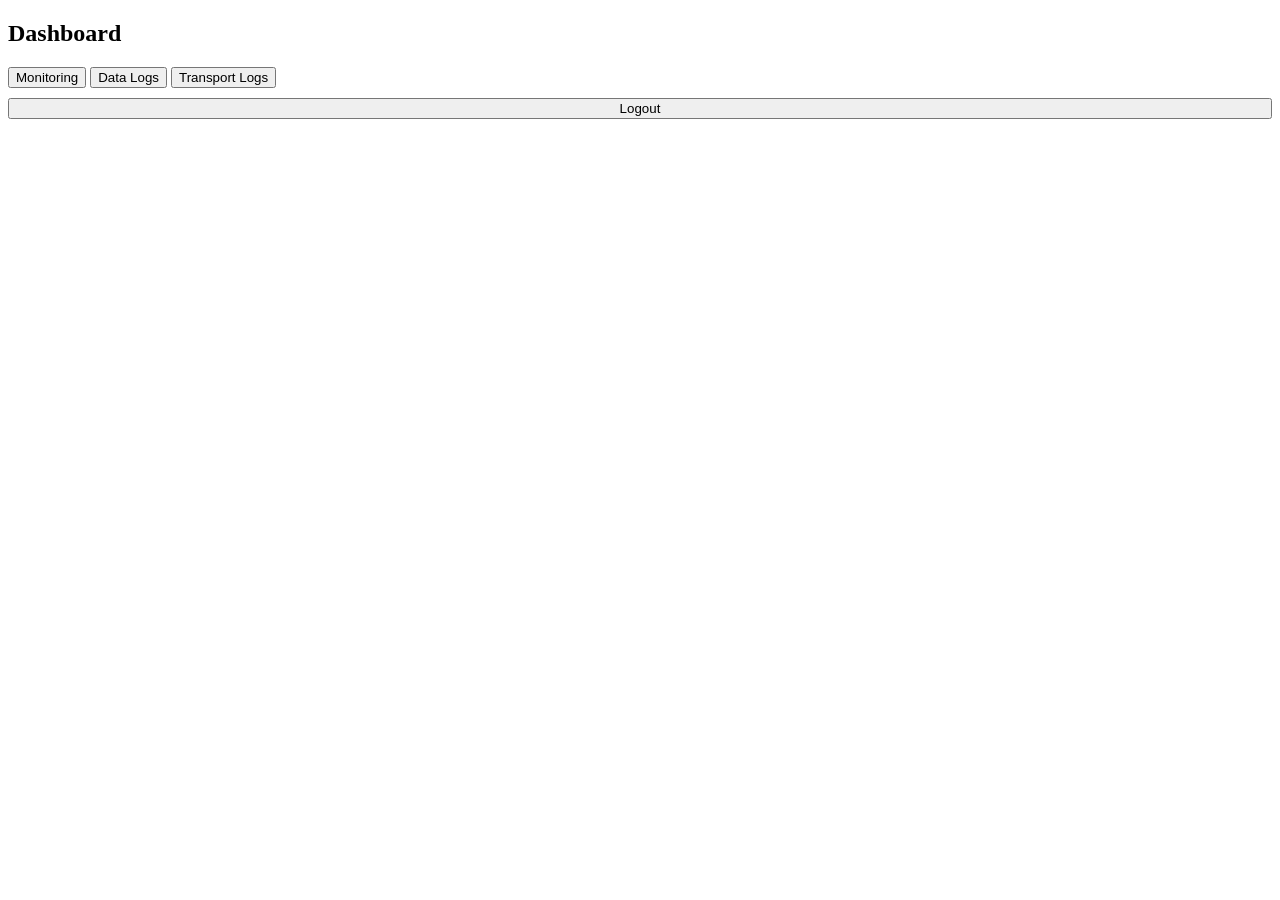
==== dashboard.html @ 5b57ec09 "added sidebar" ====
<!DOCTYPE html>
<html lang="en">
<head>
    <meta charset="UTF-8">
    <meta name="viewport" content="width=device-width, initial-scale=1.0">
    <title>Monitoring Dashboard</title>
</head>
<body>
    <div class="sidebar">
        <h2>Dashboard</h2>
        <button class="active" onclick="showSection('monitoring')">Monitoring</button>
        <button onclick="showSection('datalogs')">Data Logs</button>
        <button onclick="showSection('transport')">Transport Logs</button>
        
        <div class="user-info">
            <button onclick="logout()" style="margin-top: 10px; width: 100%;">Logout</button>
        </div>
    </div>
</body>
</html>
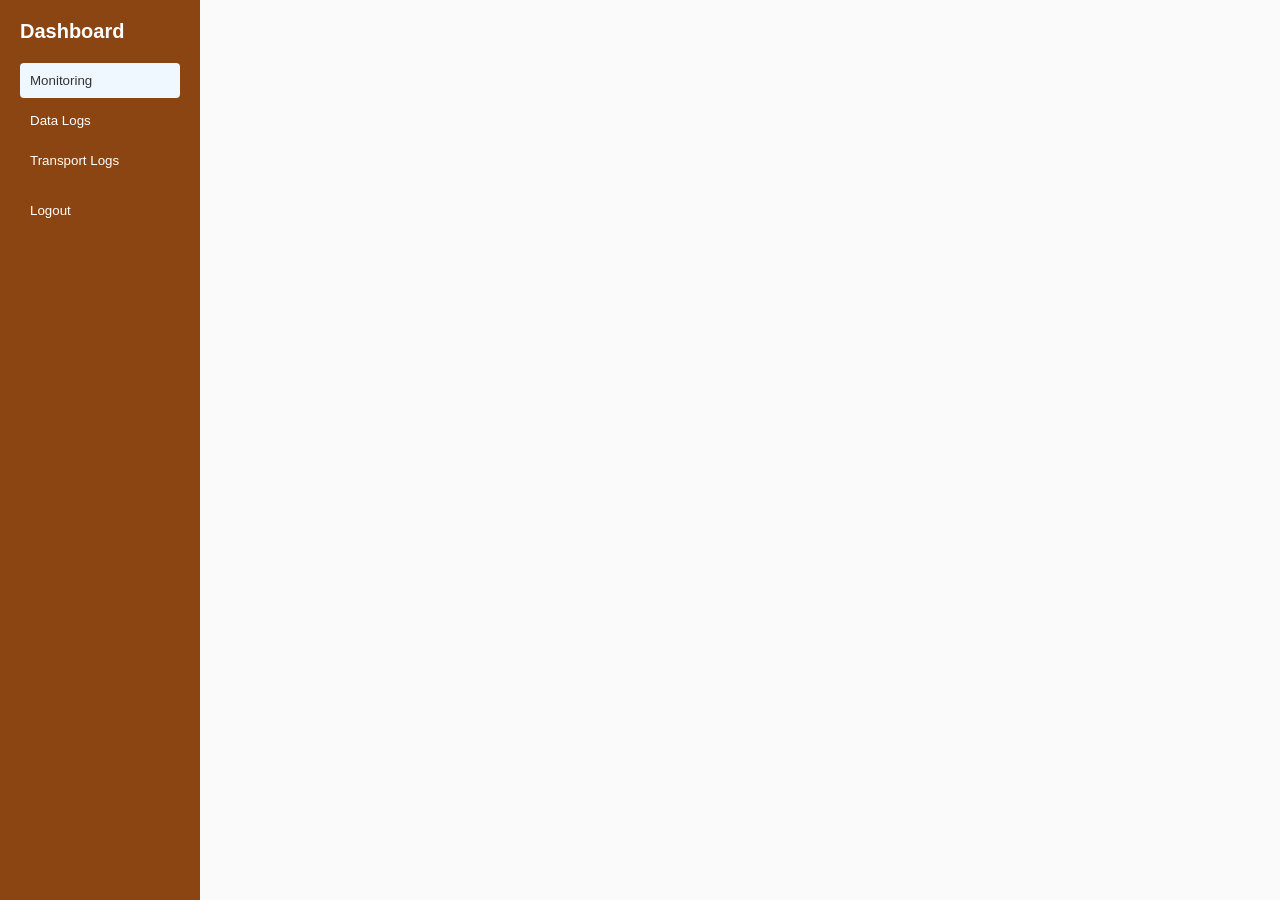
==== commit 156f3336: "added style for sidebar" ====
--- a/dashboard.html
+++ b/dashboard.html
@@ -4,6 +4,7 @@
     <meta charset="UTF-8">
     <meta name="viewport" content="width=device-width, initial-scale=1.0">
     <title>Monitoring Dashboard</title>
+    <link rel="stylesheet" href="style.css">
 </head>
 <body>
     <div class="sidebar">
--- a/style.css
+++ b/style.css
@@ -0,0 +1,43 @@
+        * {
+            margin: 0;
+            padding: 0;
+            box-sizing: border-box;
+        }
+
+        body {
+            font-family: Arial, sans-serif;
+            display: flex;
+            min-height: 100vh;
+            background: #fafafa;
+        }
+
+        .sidebar {
+            width: 200px;
+            background: #8b4513;
+            color: white;
+            padding: 20px;
+            display: flex;
+            flex-direction: column; 
+        }
+
+        .sidebar h2 {
+            margin-bottom: 20px;
+            font-size: 20px;
+        }
+
+        .sidebar button {
+            background: none;
+            border: none;
+            color: white;
+            padding: 10px;
+            text-align: left;
+            cursor: pointer;
+            margin-bottom: 5px;
+            border-radius: 4px;
+        }
+
+        .sidebar button:hover,
+        .sidebar button.active {
+            background: #f0f8ff;
+            color: #333;
+        }
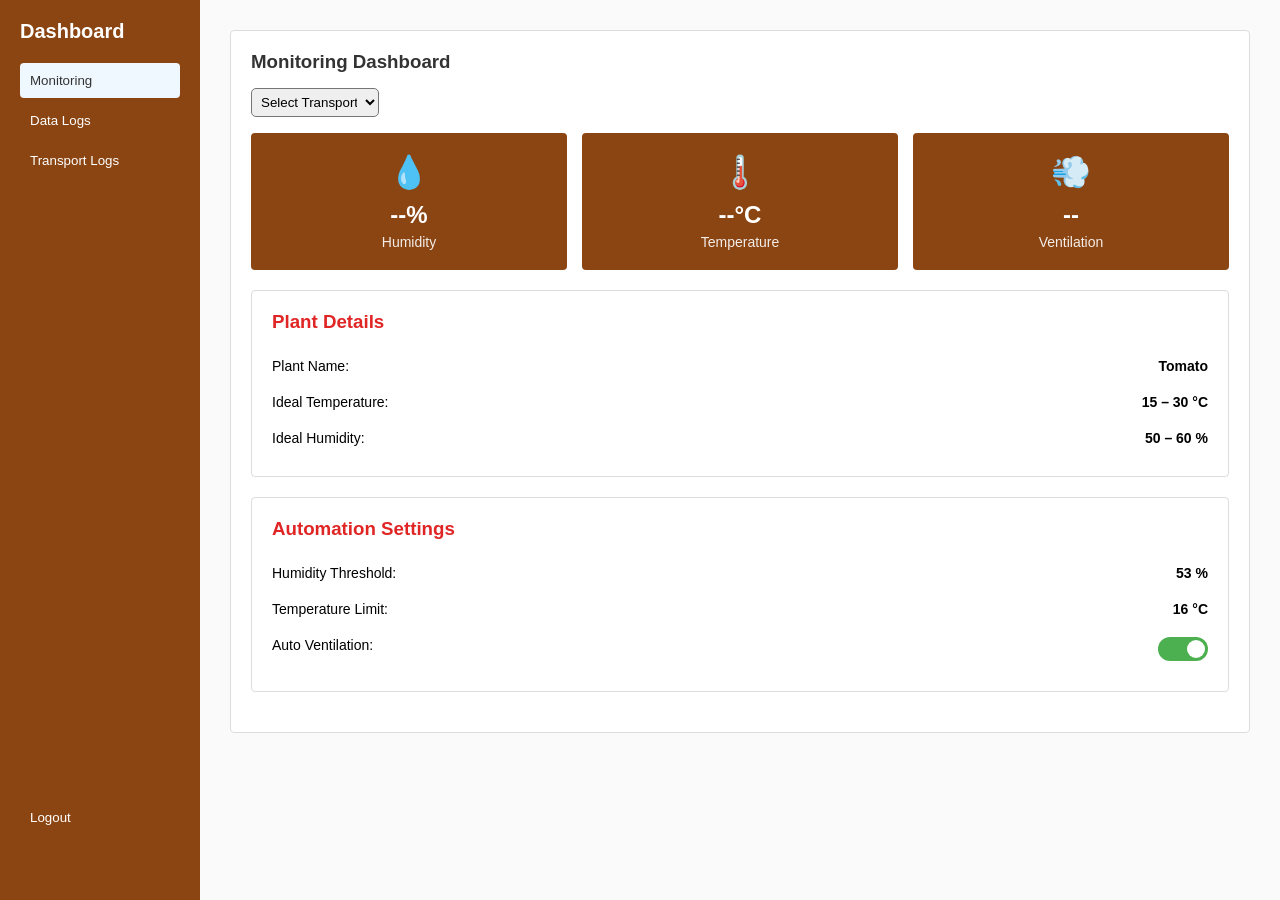
==== commit 12fdef71: "update container" ====
--- a/dashboard.html
+++ b/dashboard.html
@@ -17,5 +17,88 @@
             <button onclick="logout()" style="margin-top: 10px; width: 100%;">Logout</button>
         </div>
     </div>
+
+
+    <div class="main">
+        <div class="section" id="monitoring">
+            <h3>Monitoring Dashboard</h3>
+
+            <select class="transpo"  id="transpo" onchange="updateTransport()">
+                <option value="">Select Transport</option>
+                <option value="1" >Transport 1</option>
+                <option value="2" >Transport 2</option>
+                <option value="3" >Transport 3</option>
+            </select>
+
+
+            <div class="card-grid" id="monitorContainer">
+                <div class="card">
+                    <div class="icon">💧</div>
+                    <div class="value" id="humidity">--%</div>
+                    <div class="label">Humidity</div>
+                </div>
+
+                <div class="card">
+                    <div class="icon">🌡️</div>
+                    <div class="value" id="temperature">--°C</div>
+                    <div class="label">Temperature</div>
+                </div>
+
+                <div class="card">
+                    <div class="icon">💨</div>
+                    <div class="value" id="ventilation">--</div>
+                    <div class="label">Ventilation</div>
+                </div>
+            </div>
+
+            <div class="section">
+                <h3 style="color: #e02525;">Plant Details</h3>
+                <div class="info-row">
+                    <span>Plant Name:</span>
+
+                    <b>Tomato</b>
+                </div>
+                <div class="info-row">
+                    <span>Ideal Temperature:</span>
+                    <b>15 – 30 °C</b>
+                </div>
+                <div class="info-row">
+                    <span>Ideal Humidity:</span>
+                    <b>50 – 60 %</b>
+                </div>
+            </div>
+
+            <div class="section">
+                <h3 style="color: #e02525;">Automation Settings</h3>
+                <div class="info-row">
+                    <span>Humidity Threshold:</span>
+                    <b>53 %</b>
+                </div>
+                <div class="info-row">
+                    <span>Temperature Limit:</span>
+                    <b>16 °C</b>
+                </div>
+                <div class="info-row">
+                    <span>Auto Ventilation:</span>
+                    <label class="switch">
+                        <input type="checkbox" id="auto-ventilation" checked>
+                        <span class="slider"></span>
+                    </label>
+                </div>
+            </div>
+        </div>
+
+        <div class="section hidden" id="datalogs">
+            <h3>Data Logs</h3>
+            <p>Data logs content will appear here..</p>
+        </div>
+
+        <div class="section hidden" id="transport">
+            <h3>Transport Logs</h3>
+            <p>Transport logs content will appear here..</p>
+        </div>
+    </div>
+
 </body>
+<script src="dashboard.js"></script>
 </html>
--- a/style.css
+++ b/style.css
@@ -39,5 +39,140 @@
         .sidebar button:hover,
         .sidebar button.active {
             background: #f0f8ff;
-            color: #333;
+            color: #333333;
+        }
+
+        .user-info {
+            margin-top: auto;
+            padding-bottom: 2.5rem;
+        }
+
+        .main {
+            flex: 1;
+            padding: 30px;
+            overflow-y: auto;
+        }
+
+        .section {
+            background: white;
+            padding: 20px;
+            margin-bottom: 20px;
+            border-radius: 4px;
+            border: 1px solid #dddddd;
+        }
+
+        .section h3 {
+            margin-bottom: 15px;
+            color: #333333;
+        }
+
+        .card-grid {
+            display: grid;
+            grid-template-columns: repeat(auto-fit, minmax(150px, 1fr));
+            gap: 15px;
+            margin-bottom: 20px;
+        }
+
+        .card {
+            background: #8b4513;
+            color: white;
+            padding: 20px;
+            border-radius: 4px;
+            text-align: center;
+            
+        }
+
+        .card .icon {
+            font-size: 32px;
+            margin-bottom: 10px;
+        }
+
+        .card .value {
+            font-size: 24px;
+            font-weight: bold;
+            margin-bottom: 5px;
+        }
+
+        .card .label {
+            font-size: 14px;
+            opacity: 0.9;
+        }
+        .info-row {
+            display: flex;
+            justify-content: space-between;
+            padding: 10px 0;
+            font-size: 14px;
+        }
+
+        .info-row:last-child {
+            border-bottom: none;
+        }
+
+        .status-badge {
+            padding: 4px 12px;
+            border-radius: 12px;
+            font-size: 13px;
+            background: #4caf50;
+            color: white;
+        }
+
+        .switch {
+            position: relative;
+            width: 50px;
+            height: 24px;
+            display: inline-block;
+        }
+
+        .switch input {
+            opacity: 0;
+            width: 0;
+            height: 0;
+        }
+
+        .slider {
+            position: absolute;
+            cursor: pointer;
+            top: 0;
+            left: 0;
+            right: 0;
+            bottom: 0;
+            background-color: #ccc;
+            border-radius: 24px;
+            transition: 0.3s;
+        }
+
+        .slider:before {
+            position: absolute;
+            content: "";
+            height: 18px;
+            width: 18px;
+            left: 3px;
+            bottom: 3px;
+            background-color: white;
+            border-radius: 50%;
+            transition: 0.3s;
+        }
+
+        input:checked + .slider {
+            background-color: #4caf50;
+        }
+
+        input:checked + .slider:before {
+            transform: translateX(26px);
+        }
+
+        .status {
+            color: #4caf50;
+            font-weight: bold;
+        }
+
+        .hidden {
+            display: none;
+        }
+
+        .transpo{
+            width: 8rem;
+            padding: 5px;
+            margin-bottom: 1rem;
+            border-radius: 5px;
         }
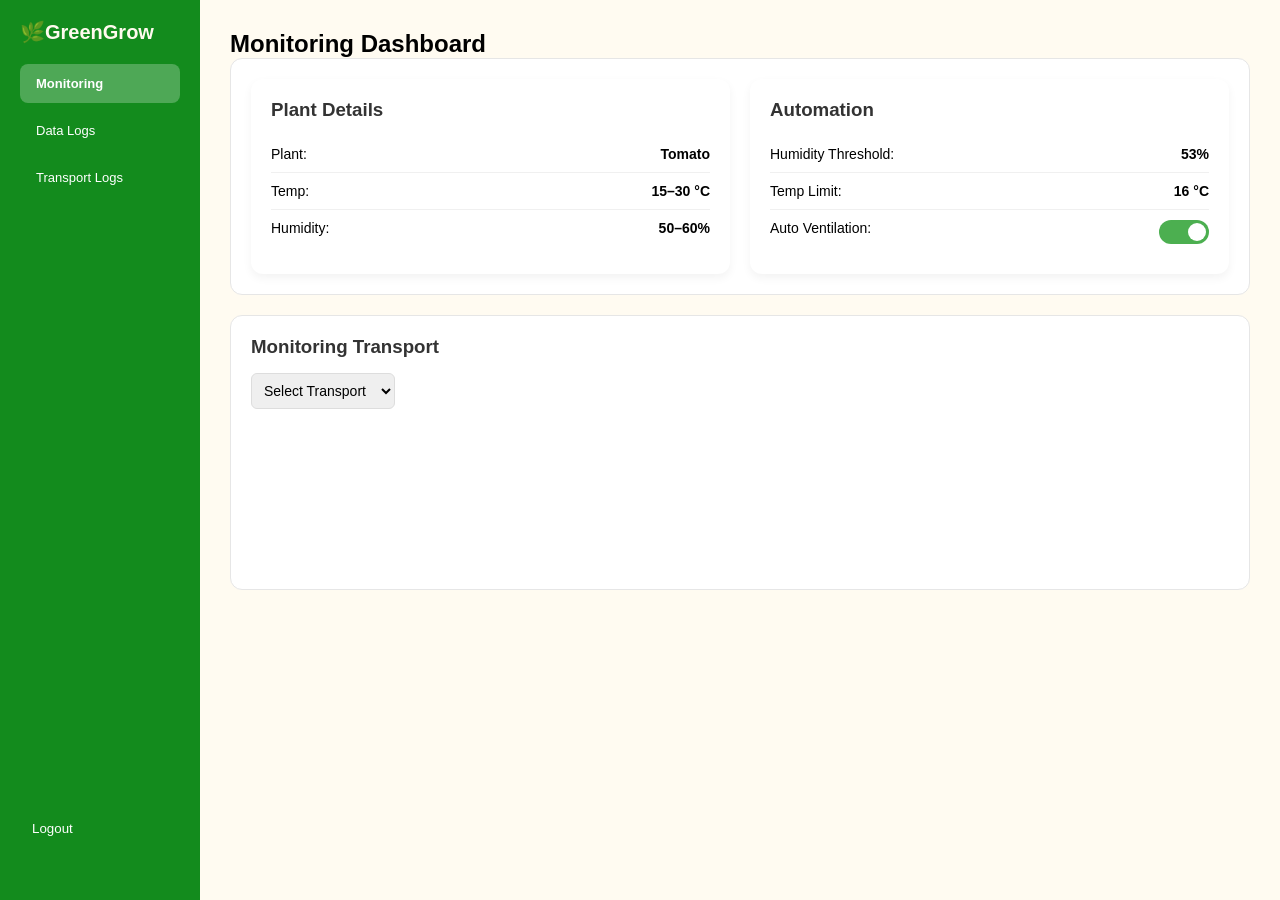
==== commit 5ea00334: "updated UI makalabad sa ulo" ====
--- a/dashboard.html
+++ b/dashboard.html
@@ -7,98 +7,72 @@
     <link rel="stylesheet" href="style.css">
 </head>
 <body>
-    <div class="sidebar">
-        <h2>Dashboard</h2>
-        <button class="active" onclick="showSection('monitoring')">Monitoring</button>
-        <button onclick="showSection('datalogs')">Data Logs</button>
-        <button onclick="showSection('transport')">Transport Logs</button>
-        
-        <div class="user-info">
-            <button onclick="logout()" style="margin-top: 10px; width: 100%;">Logout</button>
-        </div>
+
+<div class="sidebar">
+    <h2 style="color:#fffaee">🌿GreenGrow</h2>
+    <a href="dashboard.html" class="nav-btn active">Monitoring</a>
+    <a href="datalogs.html" class="nav-btn">Data Logs</a>
+    <a href="transport.html" class="nav-btn">Transport Logs</a>
+
+    <div class="user-info">
+        <button onclick="logout()">Logout</button>
     </div>
+</div>
+
+<div class="main">
+    <h2>Monitoring Dashboard</h2>
 
 
-    <div class="main">
-        <div class="section" id="monitoring">
-            <h3>Monitoring Dashboard</h3>
-
-            <select class="transpo"  id="transpo" onchange="updateTransport()">
-                <option value="">Select Transport</option>
-                <option value="1" >Transport 1</option>
-                <option value="2" >Transport 2</option>
-                <option value="3" >Transport 3</option>
-            </select>
-
-
-            <div class="card-grid" id="monitorContainer">
-                <div class="card">
-                    <div class="icon">💧</div>
-                    <div class="value" id="humidity">--%</div>
-                    <div class="label">Humidity</div>
-                </div>
-
-                <div class="card">
-                    <div class="icon">🌡️</div>
-                    <div class="value" id="temperature">--°C</div>
-                    <div class="label">Temperature</div>
-                </div>
-
-                <div class="card">
-                    <div class="icon">💨</div>
-                    <div class="value" id="ventilation">--</div>
-                    <div class="label">Ventilation</div>
-                </div>
+    <div class="section">
+        <div class="two-column">
+            <div class="column">
+                <h3>Plant Details</h3>
+                <div class="info-row"><span>Plant:</span><b>Tomato</b></div>
+                <div class="info-row"><span>Temp:</span><b>15–30 °C</b></div>
+                <div class="info-row"><span>Humidity:</span><b>50–60%</b></div>
             </div>
 
-            <div class="section">
-                <h3 style="color: #e02525;">Plant Details</h3>
-                <div class="info-row">
-                    <span>Plant Name:</span>
-
-                    <b>Tomato</b>
-                </div>
-                <div class="info-row">
-                    <span>Ideal Temperature:</span>
-                    <b>15 – 30 °C</b>
-                </div>
-                <div class="info-row">
-                    <span>Ideal Humidity:</span>
-                    <b>50 – 60 %</b>
-                </div>
-            </div>
-
-            <div class="section">
-                <h3 style="color: #e02525;">Automation Settings</h3>
-                <div class="info-row">
-                    <span>Humidity Threshold:</span>
-                    <b>53 %</b>
-                </div>
-                <div class="info-row">
-                    <span>Temperature Limit:</span>
-                    <b>16 °C</b>
-                </div>
+            <div class="column">
+                <h3>Automation</h3>
+                <div class="info-row"><span>Humidity Threshold:</span><b>53%</b></div>
+                <div class="info-row"><span>Temp Limit:</span><b>16 °C</b></div>
                 <div class="info-row">
                     <span>Auto Ventilation:</span>
                     <label class="switch">
-                        <input type="checkbox" id="auto-ventilation" checked>
+                        <input type="checkbox" checked>
                         <span class="slider"></span>
                     </label>
                 </div>
             </div>
         </div>
+    </div>
 
-        <div class="section hidden" id="datalogs">
-            <h3>Data Logs</h3>
-            <p>Data logs content will appear here..</p>
+    <div class="section">
+        <h3>Monitoring Transport</h3>
+
+        <select id="transpo" class="transpo" onchange="updateTransport()">
+            <option value="">Select Transport</option>
+            <option value="1">Transport 1</option>
+            <option value="2">Transport 2</option>
+            <option value="3">Transport 3</option>
+        </select>
+
+        <div class="card-grid" id="monitorContainer">
+            <div class="card"><div class="icon">💧</div><p>Humidity</p><span id="humidity">--%</span></div>
+            <div class="card"><div class="icon">🌡️</div><span id="temperature">--°C</span></div>
+            <div class="card"><div class="icon">💨</div><span id="ventilation">--</span></div>
         </div>
 
-        <div class="section hidden" id="transport">
-            <h3>Transport Logs</h3>
-            <p>Transport logs content will appear here..</p>
+        <div class="section hidden" id="details">
+            <h3>Transport Details</h3>
+            <div class="info-row"><span>ID:</span><b id="d-id"></b></div>
+            <div class="info-row"><span>Product:</span><b id="d-product"></b></div>
+            <div class="info-row"><span>Route:</span><b id="d-route"></b></div>
+            <div class="info-row"><span>Status:</span><b id="d-status"></b></div>
         </div>
     </div>
+</div>
 
+<script src="dashboard.js"></script>
 </body>
-<script src="dashboard.js"></script>
-</html>+</html>
--- a/style.css
+++ b/style.css
@@ -1,178 +1,241 @@
-        * {
-            margin: 0;
-            padding: 0;
-            box-sizing: border-box;
-        }
-
-        body {
-            font-family: Arial, sans-serif;
-            display: flex;
-            min-height: 100vh;
-            background: #fafafa;
-        }
-
-        .sidebar {
-            width: 200px;
-            background: #8b4513;
-            color: white;
-            padding: 20px;
-            display: flex;
-            flex-direction: column; 
-        }
-
-        .sidebar h2 {
-            margin-bottom: 20px;
-            font-size: 20px;
-        }
-
-        .sidebar button {
-            background: none;
-            border: none;
-            color: white;
-            padding: 10px;
-            text-align: left;
-            cursor: pointer;
-            margin-bottom: 5px;
-            border-radius: 4px;
-        }
-
-        .sidebar button:hover,
-        .sidebar button.active {
-            background: #f0f8ff;
-            color: #333333;
-        }
-
-        .user-info {
-            margin-top: auto;
-            padding-bottom: 2.5rem;
-        }
-
-        .main {
-            flex: 1;
-            padding: 30px;
-            overflow-y: auto;
-        }
-
-        .section {
-            background: white;
-            padding: 20px;
-            margin-bottom: 20px;
-            border-radius: 4px;
-            border: 1px solid #dddddd;
-        }
-
-        .section h3 {
-            margin-bottom: 15px;
-            color: #333333;
-        }
-
-        .card-grid {
-            display: grid;
-            grid-template-columns: repeat(auto-fit, minmax(150px, 1fr));
-            gap: 15px;
-            margin-bottom: 20px;
-        }
-
-        .card {
-            background: #8b4513;
-            color: white;
-            padding: 20px;
-            border-radius: 4px;
-            text-align: center;
-            
-        }
-
-        .card .icon {
-            font-size: 32px;
-            margin-bottom: 10px;
-        }
-
-        .card .value {
-            font-size: 24px;
-            font-weight: bold;
-            margin-bottom: 5px;
-        }
-
-        .card .label {
-            font-size: 14px;
-            opacity: 0.9;
-        }
-        .info-row {
-            display: flex;
-            justify-content: space-between;
-            padding: 10px 0;
-            font-size: 14px;
-        }
-
-        .info-row:last-child {
-            border-bottom: none;
-        }
-
-        .status-badge {
-            padding: 4px 12px;
-            border-radius: 12px;
-            font-size: 13px;
-            background: #4caf50;
-            color: white;
-        }
-
-        .switch {
-            position: relative;
-            width: 50px;
-            height: 24px;
-            display: inline-block;
-        }
-
-        .switch input {
-            opacity: 0;
-            width: 0;
-            height: 0;
-        }
-
-        .slider {
-            position: absolute;
-            cursor: pointer;
-            top: 0;
-            left: 0;
-            right: 0;
-            bottom: 0;
-            background-color: #ccc;
-            border-radius: 24px;
-            transition: 0.3s;
-        }
-
-        .slider:before {
-            position: absolute;
-            content: "";
-            height: 18px;
-            width: 18px;
-            left: 3px;
-            bottom: 3px;
-            background-color: white;
-            border-radius: 50%;
-            transition: 0.3s;
-        }
-
-        input:checked + .slider {
-            background-color: #4caf50;
-        }
-
-        input:checked + .slider:before {
-            transform: translateX(26px);
-        }
-
-        .status {
-            color: #4caf50;
-            font-weight: bold;
-        }
-
-        .hidden {
-            display: none;
-        }
-
-        .transpo{
-            width: 8rem;
-            padding: 5px;
-            margin-bottom: 1rem;
-            border-radius: 5px;
-        }+* {
+    margin: 0;
+    padding: 0;
+    box-sizing: border-box;
+}
+
+body {
+    font-family: Arial, sans-serif;
+    display: flex;
+    min-height: 100vh;
+    background: #fffbf1;
+}
+
+
+.sidebar {
+    width: 200px;
+    background: #138b1d;
+    color: white;
+    padding: 20px;
+    display: flex;
+    flex-direction: column;
+}
+
+.sidebar h2 {
+    margin-bottom: 20px;
+    font-size: 20px;
+}
+
+.sidebar .nav-btn {
+    display: block;
+    text-decoration: none;
+    color: white;
+    padding: 12px 16px;
+    border-radius: 8px;
+    margin-bottom: 8px;
+    font-size: 13px;
+    transition: background 0.3s;
+}
+
+.sidebar .nav-btn:hover {
+    background: rgba(255, 255, 255, 0.15);
+}
+
+.sidebar .nav-btn.active {
+    background: rgba(255, 255, 255, 0.25);
+    font-weight: bold;
+}
+
+
+.user-info button {
+    width: 100%;
+    padding: 12px;
+    border-radius: 8px;
+    border: none;
+    background: transparent;
+    color: white;
+    cursor: pointer;
+    transition: background 0.3s;
+    text-align: left;
+}
+
+.user-info button:hover {
+    background: rgba(255, 255, 255, 0.25);
+}
+
+.user-info {
+    margin-top: auto;
+    padding-bottom: 2rem;
+    text-align: left;
+}
+
+.main {
+    flex: 1;
+    padding: 30px;
+    overflow-y: auto;
+}
+
+.section {
+    background: white;
+    padding: 20px;
+    margin-bottom: 20px;
+    border-radius: 12px;
+    border: 1px solid #e6e6e6;
+}
+
+.section h3 {
+    margin-bottom: 15px;
+    color: #333;
+}
+
+.info-row {
+    display: flex;
+    justify-content: space-between;
+    padding: 10px 0;
+    font-size: 14px;
+    border-bottom: 1px solid #f0f0f0;
+}
+
+.info-row:last-child {
+    border-bottom: none;
+}
+
+.two-column {
+    display: grid;
+    grid-template-columns: 1fr 1fr;
+    gap: 20px;
+}
+
+.column {
+    background: #ffffff;
+    padding: 20px;
+    border-radius: 12px;
+    box-shadow: 0 4px 10px rgba(0,0,0,0.05);
+}
+
+
+.card-grid {
+    display: grid;
+    grid-template-columns: repeat(auto-fit, minmax(150px, 1fr));
+    gap: 15px;
+    margin-bottom: 20px;
+}
+
+.card {
+    background: #138b1d;
+    color: white;
+    padding: 20px;
+    border-radius: 12px;
+    text-align: center;
+}
+
+.card .icon {
+    font-size: 32px;
+    margin-bottom: 10px;
+}
+
+.card .value {
+    font-size: 24px;
+    font-weight: bold;
+}
+
+.card .label {
+    font-size: 14px;
+    opacity: 0.9;
+}
+
+
+.transpo {
+    width: 9rem;
+    padding: 8px;
+    margin-bottom: 1rem;
+    border-radius: 6px;
+    border: 1px solid #dddddd;
+    font-size: 14px;
+    cursor: pointer;
+}
+
+#monitorContainer,
+#details {
+    opacity: 0;
+    transform: translateY(12px);
+    transition: opacity 0.4s ease, transform 0.4s ease;
+}
+
+#monitorContainer.show,
+#details.show {
+    opacity: 1;
+    transform: translateY(0);
+}
+
+.status-active {
+    background: #4caf50;
+    color: white;
+    padding: 4px 10px;
+    border-radius: 12px;
+    font-size: 12px;
+}
+
+.status-pending {
+    background: #ff9800;
+    color: white;
+    padding: 4px 10px;
+    border-radius: 12px;
+    font-size: 12px;
+}
+
+.switch {
+    position: relative;
+    width: 50px;
+    height: 24px;
+    display: inline-block;
+}
+
+.switch input {
+    opacity: 0;
+    width: 0;
+    height: 0;
+}
+
+.slider {
+    position: absolute;
+    inset: 0;
+    background-color: #ccc;
+    border-radius: 24px;
+    cursor: pointer;
+    transition: 0.3s;
+}
+
+.slider:before {
+    content: "";
+    position: absolute;
+    height: 18px;
+    width: 18px;
+    left: 3px;
+    bottom: 3px;
+    background: white;
+    border-radius: 50%;
+    transition: 0.3s;
+}
+
+input:checked + .slider {
+    background-color: #4caf50;
+}
+
+input:checked + .slider:before {
+    transform: translateX(26px);
+}
+
+.hidden {
+    display: none;
+}
+
+@media (max-width: 768px) {
+    .two-column {
+        grid-template-columns: 1fr;
+    }
+
+    .sidebar {
+        width: 180px;
+    }
+}
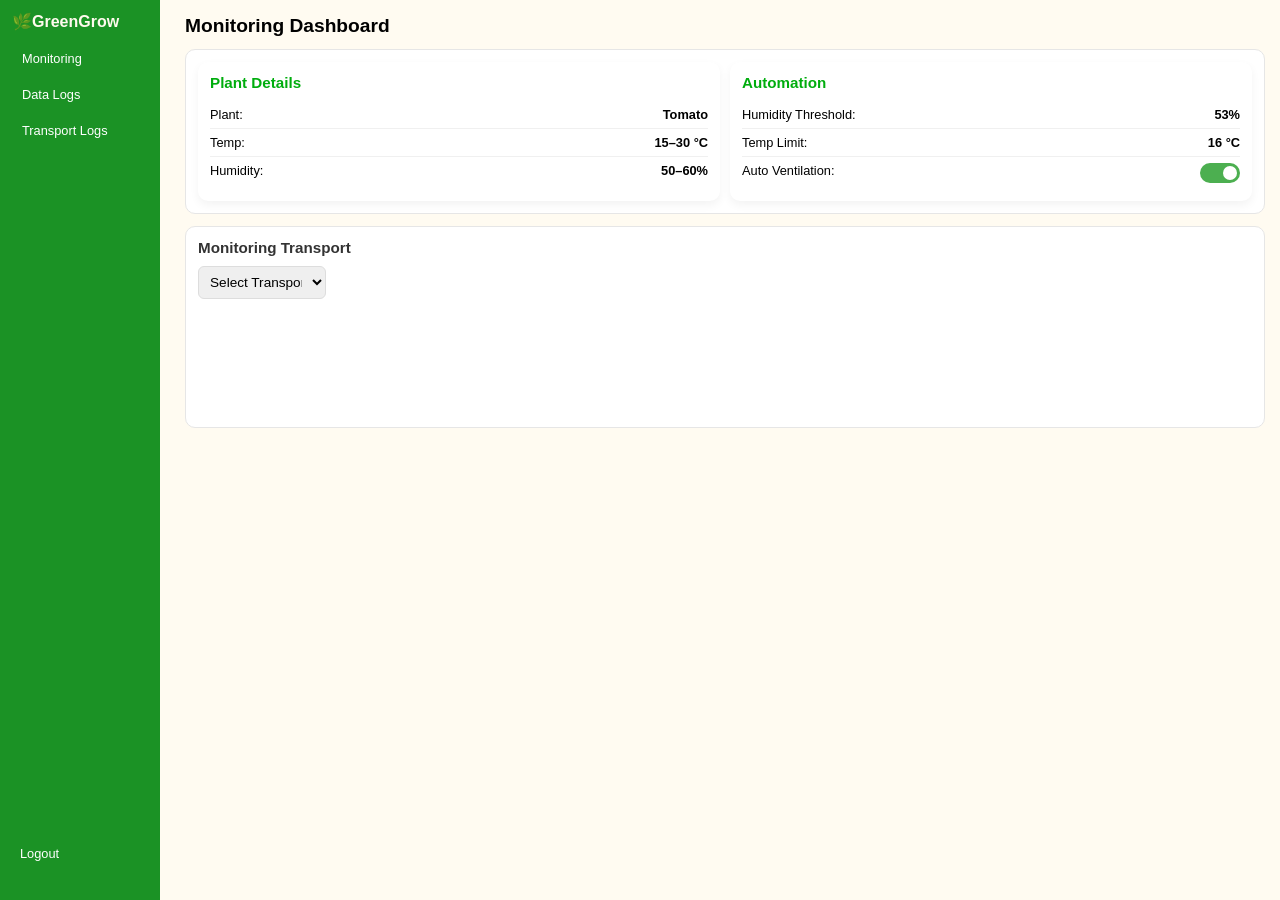
==== commit 16588acd: "optimized sizes" ====
--- a/dashboard.html
+++ b/dashboard.html
@@ -9,34 +9,34 @@
 <body>
 
 <div class="sidebar">
-    <h2 style="color:#fffaee">🌿GreenGrow</h2>
-    <a href="dashboard.html" class="nav-btn active">Monitoring</a>
-    <a href="datalogs.html" class="nav-btn">Data Logs</a>
-    <a href="transport.html" class="nav-btn">Transport Logs</a>
+    <h2 style="color:#fffaee; font-size: 1rem;">🌿GreenGrow</h2>
+    <a href="dashboard.html" class="nav-btn active" style="font-size: 0.8rem; padding: 8px 10px;">Monitoring</a>
+    <a href="datalogs.html" class="nav-btn" style="font-size: 0.8rem; padding: 8px 10px;">Data Logs</a>
+    <a href="transport.html" class="nav-btn" style="font-size: 0.8rem; padding: 8px 10px;">Transport Logs</a>
 
     <div class="user-info">
-        <button onclick="logout()">Logout</button>
+        <button onclick="logout()" style="font-size: 0.8rem; padding: 8px;">Logout</button>
     </div>
 </div>
 
 <div class="main">
-    <h2>Monitoring Dashboard</h2>
+    <h2 style="font-size: 1.2rem; margin-bottom: 12px;">Monitoring Dashboard</h2>
 
 
     <div class="section">
         <div class="two-column">
             <div class="column">
-                <h3>Plant Details</h3>
-                <div class="info-row"><span>Plant:</span><b>Tomato</b></div>
-                <div class="info-row"><span>Temp:</span><b>15–30 °C</b></div>
-                <div class="info-row"><span>Humidity:</span><b>50–60%</b></div>
+                <h3 style="color: #00ad0e; font-size: 0.95rem; margin-bottom: 10px;">Plant Details</h3>
+                <div class="info-row" style="font-size: 0.8rem; padding: 6px 0;"><span>Plant:</span><b>Tomato</b></div>
+                <div class="info-row" style="font-size: 0.8rem; padding: 6px 0;"><span>Temp:</span><b>15–30 °C</b></div>
+                <div class="info-row" style="font-size: 0.8rem; padding: 6px 0;"><span>Humidity:</span><b>50–60%</b></div>
             </div>
 
             <div class="column">
-                <h3>Automation</h3>
-                <div class="info-row"><span>Humidity Threshold:</span><b>53%</b></div>
-                <div class="info-row"><span>Temp Limit:</span><b>16 °C</b></div>
-                <div class="info-row">
+                <h3 style="color: #00ad0e; font-size: 0.95rem; margin-bottom: 10px;">Automation</h3>
+                <div class="info-row" style="font-size: 0.8rem; padding: 6px 0;"><span>Humidity Threshold:</span><b>53%</b></div>
+                <div class="info-row" style="font-size: 0.8rem; padding: 6px 0;"><span>Temp Limit:</span><b>16 °C</b></div>
+                <div class="info-row" style="font-size: 0.8rem; padding: 6px 0;">
                     <span>Auto Ventilation:</span>
                     <label class="switch">
                         <input type="checkbox" checked>
@@ -48,31 +48,42 @@
     </div>
 
     <div class="section">
-        <h3>Monitoring Transport</h3>
+        <h3 style="font-size: 0.95rem; margin-bottom: 10px;">Monitoring Transport</h3>
 
-        <select id="transpo" class="transpo" onchange="updateTransport()">
+        <select id="transpo" class="transpo" onchange="updateTransport()" style="font-size: 0.85rem; padding: 7px; width: 8rem;">
             <option value="">Select Transport</option>
             <option value="1">Transport 1</option>
             <option value="2">Transport 2</option>
-            <option value="3">Transport 3</option>
         </select>
 
         <div class="card-grid" id="monitorContainer">
-            <div class="card"><div class="icon">💧</div><p>Humidity</p><span id="humidity">--%</span></div>
-            <div class="card"><div class="icon">🌡️</div><span id="temperature">--°C</span></div>
-            <div class="card"><div class="icon">💨</div><span id="ventilation">--</span></div>
+            <div class="card" style="padding: 10px;">
+                <div class="icon" style="font-size: 1.6rem; margin-bottom: 4px;">💧</div>
+                <p style="font-size: 0.8rem; margin-bottom: 4px;">Humidity</p>
+                <span id="humidity" style="font-size: 1rem;">--%</span>
+            </div>
+            <div class="card" style="padding: 10px;">
+                <div class="icon" style="font-size: 1.6rem; margin-bottom: 4px;">🌡️</div>
+                <p style="font-size: 0.8rem; margin-bottom: 4px;">Temperature</p>
+                <span id="temperature" style="font-size: 1rem;">--°C</span>
+            </div>
+            <div class="card" style="padding: 10px;">
+                <div class="icon" style="font-size: 1.6rem; margin-bottom: 4px;">💨</div>
+                <p style="font-size: 0.8rem; margin-bottom: 4px;">Ventilation</p>
+                <span id="ventilation" style="font-size: 1rem;">--</span>
+            </div>
         </div>
 
         <div class="section hidden" id="details">
-            <h3>Transport Details</h3>
-            <div class="info-row"><span>ID:</span><b id="d-id"></b></div>
-            <div class="info-row"><span>Product:</span><b id="d-product"></b></div>
-            <div class="info-row"><span>Route:</span><b id="d-route"></b></div>
-            <div class="info-row"><span>Status:</span><b id="d-status"></b></div>
+            <h3 style="font-size: 0.95rem; margin-bottom: 10px;">Transport Details</h3>
+            <div class="info-row" style="font-size: 0.8rem; padding: 6px 0;"><span>ID:</span><b id="d-id"></b></div>
+            <div class="info-row" style="font-size: 0.8rem; padding: 6px 0;"><span>Product:</span><b id="d-product"></b></div>
+            <div class="info-row" style="font-size: 0.8rem; padding: 6px 0;"><span>Route:</span><b id="d-route"></b></div>
+            <div class="info-row" style="font-size: 0.8rem; padding: 6px 0;"><span>Status:</span><b id="d-status"></b></div>
         </div>
     </div>
 </div>
 
 <script src="dashboard.js"></script>
 </body>
-</html>
+</html>
--- a/style.css
+++ b/style.css
@@ -11,29 +11,34 @@
     background: #fffbf1;
 }
 
-
 .sidebar {
-    width: 200px;
-    background: #138b1d;
-    color: white;
-    padding: 20px;
+    width: 160px;
+    background: #1b9225;
+    color: white;
+    padding: 12px;
     display: flex;
     flex-direction: column;
+    position: fixed;
+    top: 0;
+    left: 0;
+    height: 100vh; 
+    overflow-y: auto; 
+    z-index: 100; 
 }
 
 .sidebar h2 {
-    margin-bottom: 20px;
-    font-size: 20px;
+    margin-bottom: 12px;
+    font-size: 1rem;
 }
 
 .sidebar .nav-btn {
     display: block;
     text-decoration: none;
     color: white;
-    padding: 12px 16px;
+    padding: 8px 10px;
     border-radius: 8px;
-    margin-bottom: 8px;
-    font-size: 13px;
+    margin-bottom: 5px;
+    font-size: 0.8rem;
     transition: background 0.3s;
 }
 
@@ -41,15 +46,16 @@
     background: rgba(255, 255, 255, 0.15);
 }
 
-.sidebar .nav-btn.active {
-    background: rgba(255, 255, 255, 0.25);
-    font-weight: bold;
-}
-
+.main {
+    margin-left: 170px; 
+    flex: 1;
+    padding: 15px;
+    overflow-y: auto;
+}
 
 .user-info button {
     width: 100%;
-    padding: 12px;
+    padding: 8px;
     border-radius: 8px;
     border: none;
     background: transparent;
@@ -57,6 +63,7 @@
     cursor: pointer;
     transition: background 0.3s;
     text-align: left;
+    font-size: 0.8rem;
 }
 
 .user-info button:hover {
@@ -65,34 +72,29 @@
 
 .user-info {
     margin-top: auto;
-    padding-bottom: 2rem;
+    padding-bottom: 1.2rem;
     text-align: left;
-}
-
-.main {
-    flex: 1;
-    padding: 30px;
-    overflow-y: auto;
 }
 
 .section {
     background: white;
-    padding: 20px;
-    margin-bottom: 20px;
-    border-radius: 12px;
+    padding: 12px;
+    margin-bottom: 12px;
+    border-radius: 10px;
     border: 1px solid #e6e6e6;
 }
 
 .section h3 {
-    margin-bottom: 15px;
+    margin-bottom: 10px;
     color: #333;
+    font-size: 0.95rem;
 }
 
 .info-row {
     display: flex;
     justify-content: space-between;
-    padding: 10px 0;
-    font-size: 14px;
+    padding: 6px 0;
+    font-size: 0.8rem;
     border-bottom: 1px solid #f0f0f0;
 }
 
@@ -103,55 +105,57 @@
 .two-column {
     display: grid;
     grid-template-columns: 1fr 1fr;
-    gap: 20px;
+    gap: 10px;
 }
 
 .column {
     background: #ffffff;
-    padding: 20px;
-    border-radius: 12px;
+    padding: 12px;
+    border-radius: 10px;
     box-shadow: 0 4px 10px rgba(0,0,0,0.05);
 }
 
 
 .card-grid {
     display: grid;
-    grid-template-columns: repeat(auto-fit, minmax(150px, 1fr));
-    gap: 15px;
-    margin-bottom: 20px;
+    grid-template-columns: repeat(auto-fit, minmax(85px, 1fr));
+    gap: 10px;
+    margin-bottom: 12px;
 }
 
 .card {
-    background: #138b1d;
-    color: white;
-    padding: 20px;
-    border-radius: 12px;
+    background: #1b9225;
+    color: white;
+    padding: 10px;
+    border-radius: 10px;
     text-align: center;
 }
 
 .card .icon {
-    font-size: 32px;
-    margin-bottom: 10px;
-}
-
-.card .value {
-    font-size: 24px;
+    font-size: 1.6rem;
+    margin-bottom: 4px;
+}
+
+.card p{
+    font-size: 0.8rem;
+    font-family: inherit;
+    margin-bottom: 4px;
     font-weight: bold;
 }
 
-.card .label {
-    font-size: 14px;
-    opacity: 0.9;
-}
-
+.card span{
+    font-size: 1rem;
+    font-family: inherit;
+    text-align: center;
+}
 
 .transpo {
-    width: 9rem;
-    padding: 8px;
-    margin-bottom: 1rem;
+    width: 8rem;
+    padding: 7px;
+    margin-bottom: 0.8rem;
     border-radius: 6px;
     border: 1px solid #dddddd;
-    font-size: 14px;
+    font-size: 0.85rem;
     cursor: pointer;
 }
 
@@ -171,23 +175,23 @@
 .status-active {
     background: #4caf50;
     color: white;
-    padding: 4px 10px;
-    border-radius: 12px;
-    font-size: 12px;
+    padding: 3px 6px;
+    border-radius: 8px;
+    font-size: 0.65rem;
 }
 
 .status-pending {
     background: #ff9800;
     color: white;
-    padding: 4px 10px;
-    border-radius: 12px;
-    font-size: 12px;
+    padding: 3px 6px;
+    border-radius: 8px;
+    font-size: 0.65rem;
 }
 
 .switch {
     position: relative;
-    width: 50px;
-    height: 24px;
+    width: 40px;
+    height: 20px;
     display: inline-block;
 }
 
@@ -201,7 +205,7 @@
     position: absolute;
     inset: 0;
     background-color: #ccc;
-    border-radius: 24px;
+    border-radius: 20px;
     cursor: pointer;
     transition: 0.3s;
 }
@@ -209,8 +213,8 @@
 .slider:before {
     content: "";
     position: absolute;
-    height: 18px;
-    width: 18px;
+    height: 14px;
+    width: 14px;
     left: 3px;
     bottom: 3px;
     background: white;
@@ -223,7 +227,7 @@
 }
 
 input:checked + .slider:before {
-    transform: translateX(26px);
+    transform: translateX(20px);
 }
 
 .hidden {
@@ -236,6 +240,73 @@
     }
 
     .sidebar {
-        width: 180px;
-    }
-}
+        width: 140px;
+        padding: 10px;
+    }
+    
+    .sidebar h2 {
+        font-size: 0.9rem;
+        margin-bottom: 10px;
+    }
+    
+    .sidebar .nav-btn {
+        padding: 7px 8px;
+        font-size: 0.75rem;
+        margin-bottom: 4px;
+    }
+    
+    .user-info button {
+        padding: 7px;
+        font-size: 0.75rem;
+    }
+    
+    .main {
+        margin-left: 150px;
+        padding: 12px;
+    }
+    
+    .section {
+        padding: 10px;
+        margin-bottom: 10px;
+    }
+    
+    .section h3 {
+        font-size: 0.9rem;
+    }
+    
+    .info-row {
+        font-size: 0.75rem;
+        padding: 5px 0;
+    }
+    
+    .column {
+        padding: 10px;
+    }
+    
+    .card-grid {
+        grid-template-columns: repeat(auto-fit, minmax(75px, 1fr));
+        gap: 8px;
+    }
+    
+    .card {
+        padding: 8px;
+    }
+    
+    .card .icon {
+        font-size: 1.4rem;
+    }
+    
+    .card p {
+        font-size: 0.75rem;
+    }
+    
+    .card span {
+        font-size: 0.9rem;
+    }
+    
+    .transpo {
+        width: 7rem;
+        font-size: 0.8rem;
+        padding: 6px;
+    }
+}
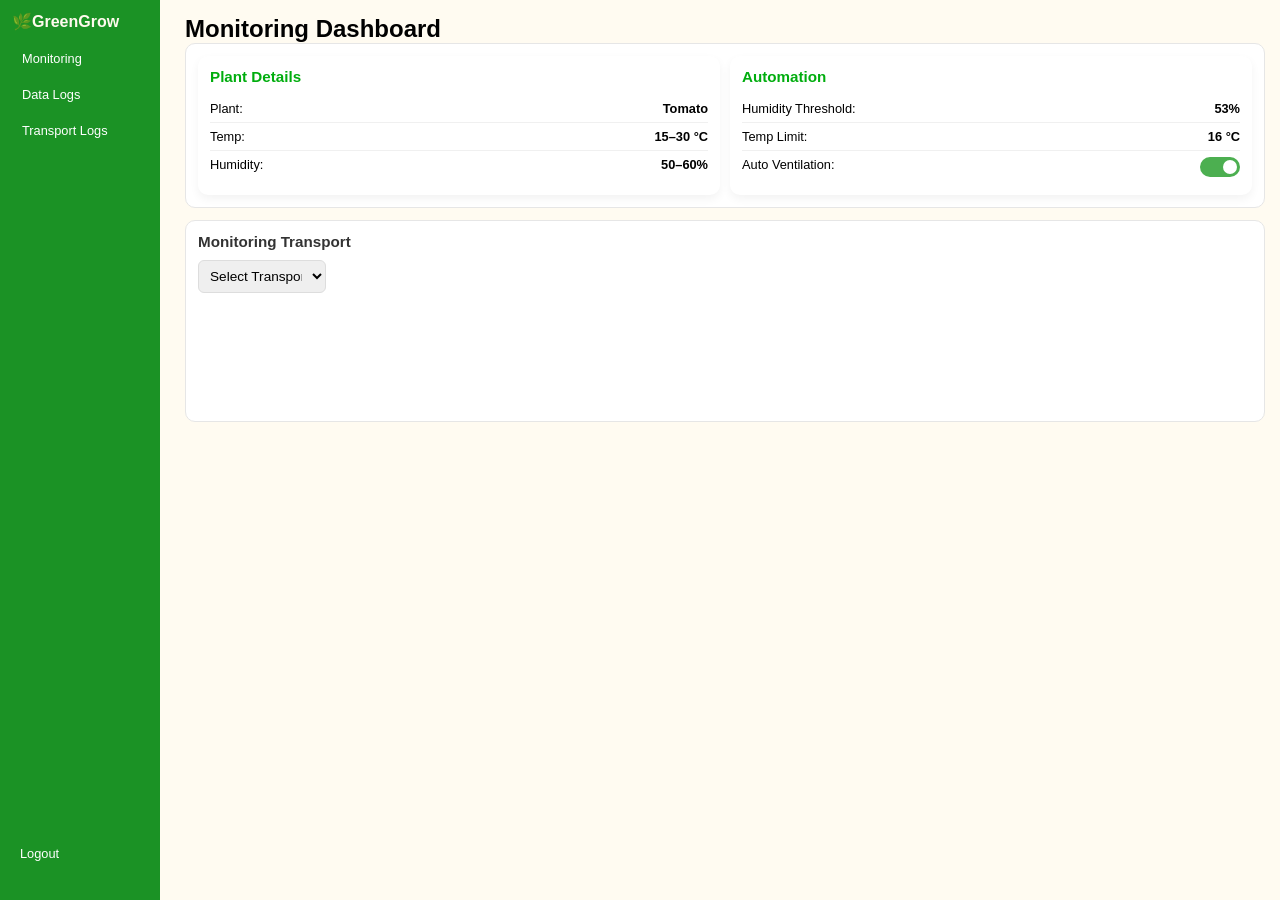
==== commit 37183aa9: "optimized sizes" ====
--- a/dashboard.html
+++ b/dashboard.html
@@ -9,34 +9,34 @@
 <body>
 
 <div class="sidebar">
-    <h2 style="color:#fffaee; font-size: 1rem;">🌿GreenGrow</h2>
-    <a href="dashboard.html" class="nav-btn active" style="font-size: 0.8rem; padding: 8px 10px;">Monitoring</a>
-    <a href="datalogs.html" class="nav-btn" style="font-size: 0.8rem; padding: 8px 10px;">Data Logs</a>
-    <a href="transport.html" class="nav-btn" style="font-size: 0.8rem; padding: 8px 10px;">Transport Logs</a>
+    <h2 style="color:#fffaee">🌿GreenGrow</h2>
+    <a href="dashboard.html" class="nav-btn active">Monitoring</a>
+    <a href="datalogs.html" class="nav-btn">Data Logs</a>
+    <a href="transport.html" class="nav-btn">Transport Logs</a>
 
     <div class="user-info">
-        <button onclick="logout()" style="font-size: 0.8rem; padding: 8px;">Logout</button>
+        <button onclick="logout()">Logout</button>
     </div>
 </div>
 
 <div class="main">
-    <h2 style="font-size: 1.2rem; margin-bottom: 12px;">Monitoring Dashboard</h2>
+    <h2>Monitoring Dashboard</h2>
 
 
     <div class="section">
         <div class="two-column">
             <div class="column">
-                <h3 style="color: #00ad0e; font-size: 0.95rem; margin-bottom: 10px;">Plant Details</h3>
-                <div class="info-row" style="font-size: 0.8rem; padding: 6px 0;"><span>Plant:</span><b>Tomato</b></div>
-                <div class="info-row" style="font-size: 0.8rem; padding: 6px 0;"><span>Temp:</span><b>15–30 °C</b></div>
-                <div class="info-row" style="font-size: 0.8rem; padding: 6px 0;"><span>Humidity:</span><b>50–60%</b></div>
+                <h3 style="color: #00ad0e;">Plant Details</h3>
+                <div class="info-row"><span>Plant:</span><b>Tomato</b></div>
+                <div class="info-row"><span>Temp:</span><b>15–30 °C</b></div>
+                <div class="info-row"><span>Humidity:</span><b>50–60%</b></div>
             </div>
 
             <div class="column">
-                <h3 style="color: #00ad0e; font-size: 0.95rem; margin-bottom: 10px;">Automation</h3>
-                <div class="info-row" style="font-size: 0.8rem; padding: 6px 0;"><span>Humidity Threshold:</span><b>53%</b></div>
-                <div class="info-row" style="font-size: 0.8rem; padding: 6px 0;"><span>Temp Limit:</span><b>16 °C</b></div>
-                <div class="info-row" style="font-size: 0.8rem; padding: 6px 0;">
+                <h3 style="color: #00ad0e;">Automation</h3>
+                <div class="info-row"><span>Humidity Threshold:</span><b>53%</b></div>
+                <div class="info-row"><span>Temp Limit:</span><b>16 °C</b></div>
+                <div class="info-row">
                     <span>Auto Ventilation:</span>
                     <label class="switch">
                         <input type="checkbox" checked>
@@ -48,42 +48,30 @@
     </div>
 
     <div class="section">
-        <h3 style="font-size: 0.95rem; margin-bottom: 10px;">Monitoring Transport</h3>
+        <h3>Monitoring Transport</h3>
 
-        <select id="transpo" class="transpo" onchange="updateTransport()" style="font-size: 0.85rem; padding: 7px; width: 8rem;">
+        <select id="transpo" class="transpo" onchange="updateTransport()">
             <option value="">Select Transport</option>
             <option value="1">Transport 1</option>
             <option value="2">Transport 2</option>
         </select>
 
         <div class="card-grid" id="monitorContainer">
-            <div class="card" style="padding: 10px;">
-                <div class="icon" style="font-size: 1.6rem; margin-bottom: 4px;">💧</div>
-                <p style="font-size: 0.8rem; margin-bottom: 4px;">Humidity</p>
-                <span id="humidity" style="font-size: 1rem;">--%</span>
-            </div>
-            <div class="card" style="padding: 10px;">
-                <div class="icon" style="font-size: 1.6rem; margin-bottom: 4px;">🌡️</div>
-                <p style="font-size: 0.8rem; margin-bottom: 4px;">Temperature</p>
-                <span id="temperature" style="font-size: 1rem;">--°C</span>
-            </div>
-            <div class="card" style="padding: 10px;">
-                <div class="icon" style="font-size: 1.6rem; margin-bottom: 4px;">💨</div>
-                <p style="font-size: 0.8rem; margin-bottom: 4px;">Ventilation</p>
-                <span id="ventilation" style="font-size: 1rem;">--</span>
-            </div>
+            <div class="card"><div class="icon">💧</div><p>Humidity</p><span id="humidity">--%</span></div>
+            <div class="card"><div class="icon">🌡️</div><p>Temperature</p><span id="temperature">--°C</span></div>
+            <div class="card"><div class="icon">💨</div><p>Ventilation</p><span id="ventilation">--</span></div>
         </div>
 
         <div class="section hidden" id="details">
-            <h3 style="font-size: 0.95rem; margin-bottom: 10px;">Transport Details</h3>
-            <div class="info-row" style="font-size: 0.8rem; padding: 6px 0;"><span>ID:</span><b id="d-id"></b></div>
-            <div class="info-row" style="font-size: 0.8rem; padding: 6px 0;"><span>Product:</span><b id="d-product"></b></div>
-            <div class="info-row" style="font-size: 0.8rem; padding: 6px 0;"><span>Route:</span><b id="d-route"></b></div>
-            <div class="info-row" style="font-size: 0.8rem; padding: 6px 0;"><span>Status:</span><b id="d-status"></b></div>
+            <h3>Transport Details</h3>
+            <div class="info-row"><span>ID:</span><b id="d-id"></b></div>
+            <div class="info-row"><span>Product:</span><b id="d-product"></b></div>
+            <div class="info-row"><span>Route:</span><b id="d-route"></b></div>
+            <div class="info-row"><span>Status:</span><b id="d-status"></b></div>
         </div>
     </div>
 </div>
 
 <script src="dashboard.js"></script>
 </body>
-</html>+</html>
